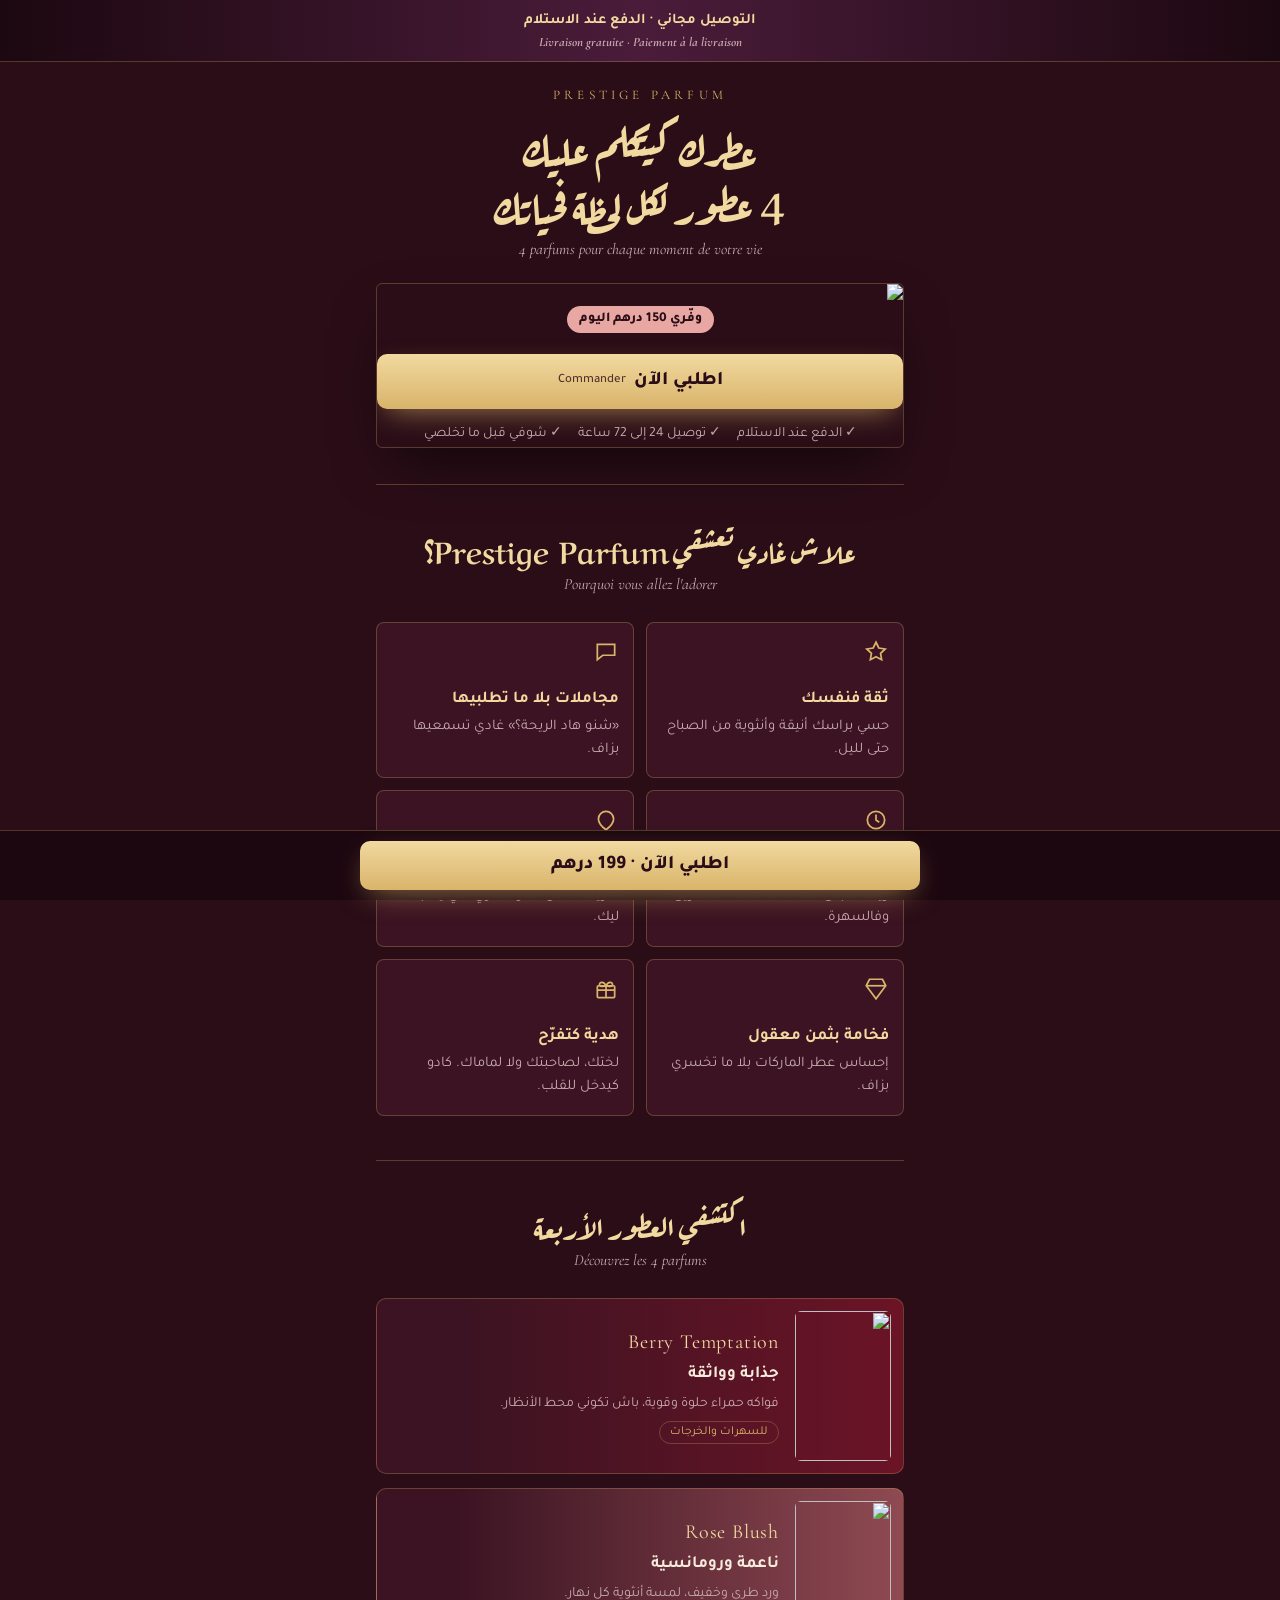
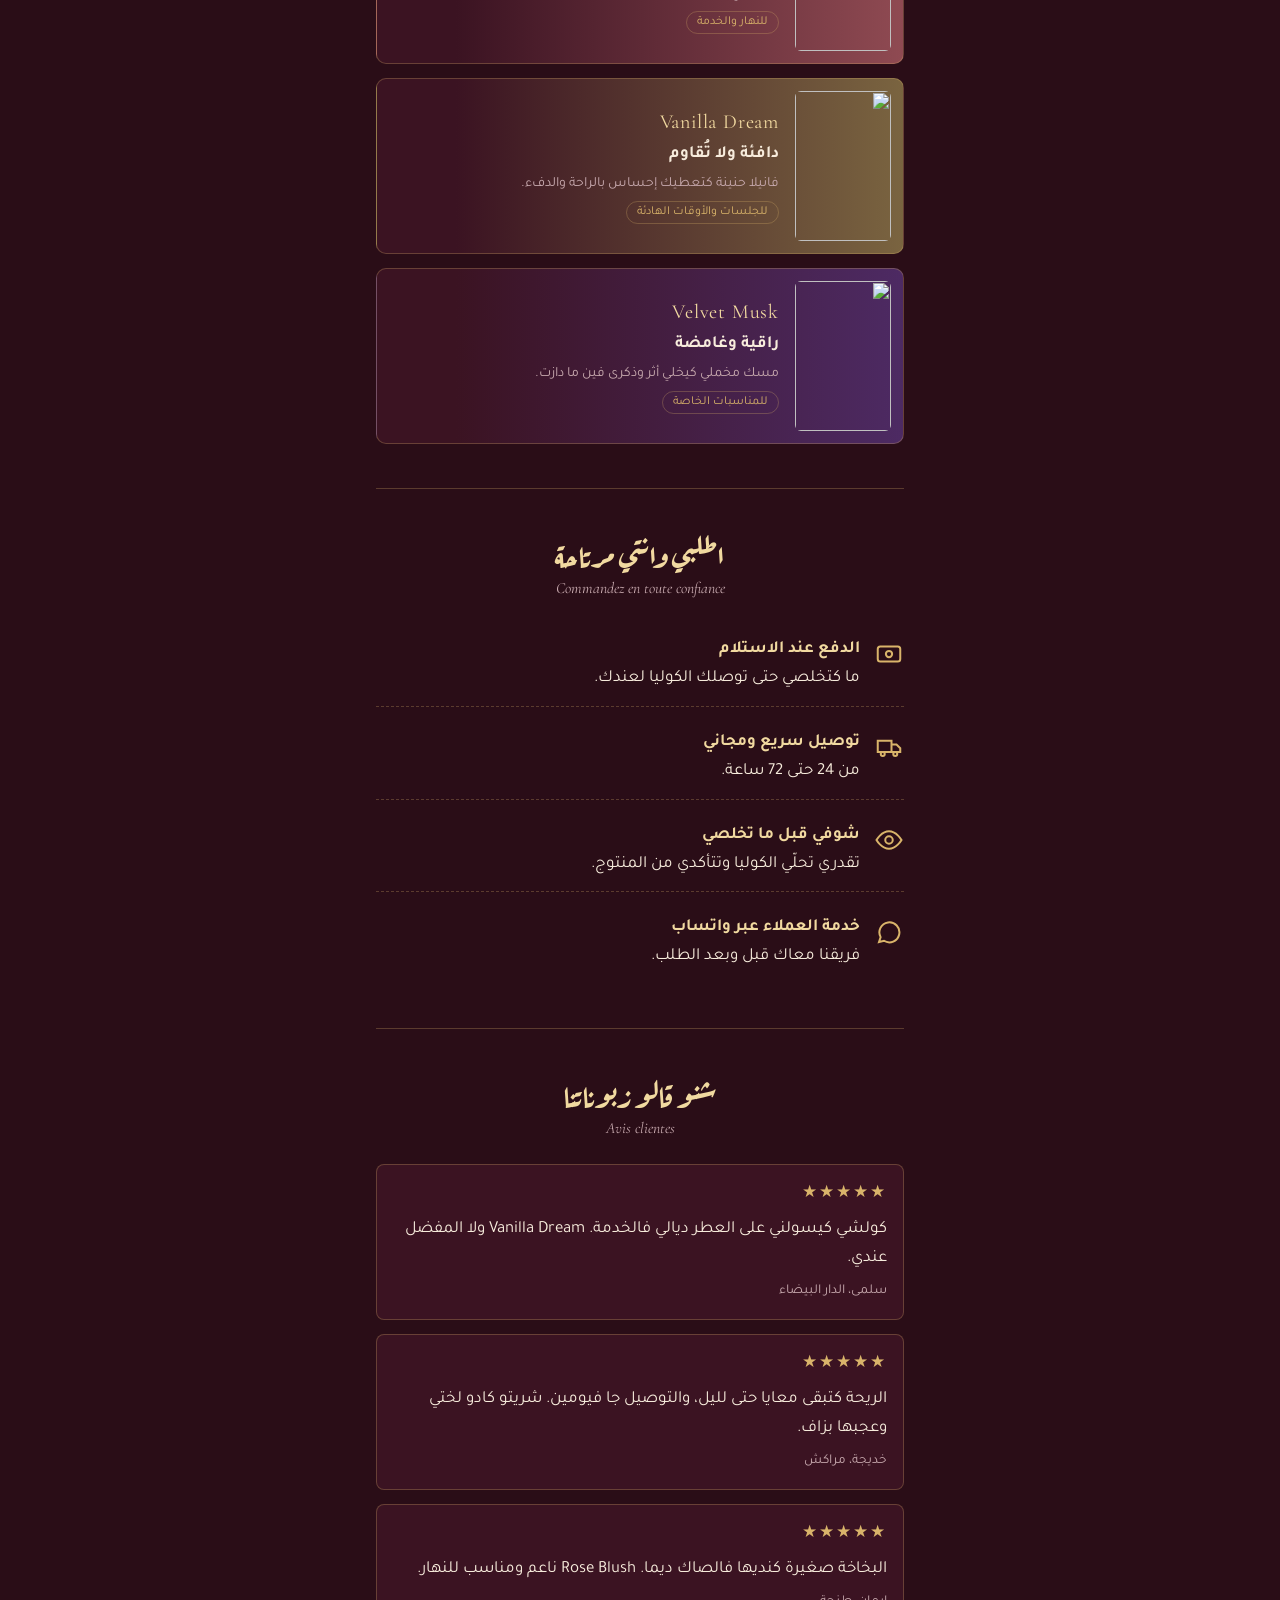
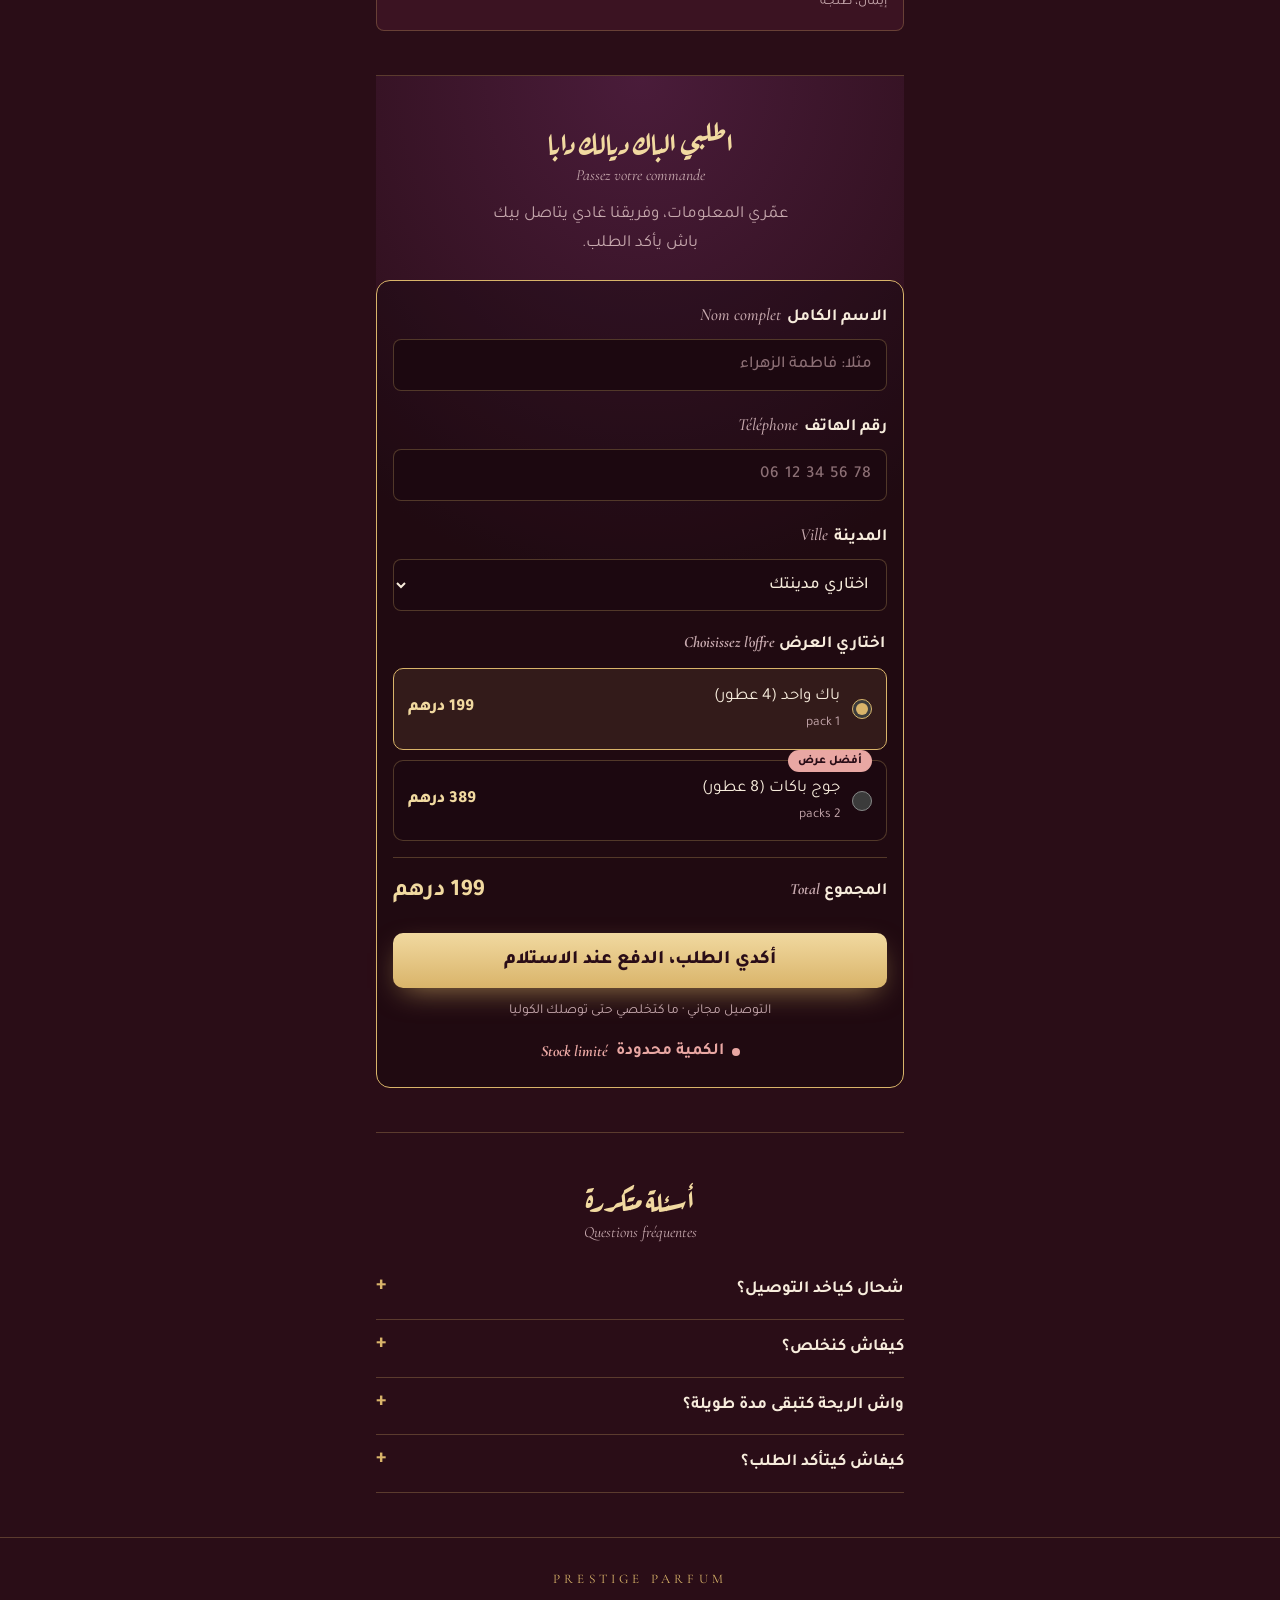
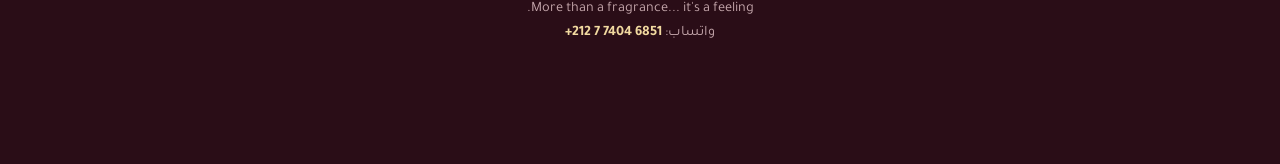
==== index.html @ 33386a0b "Rename Prestige Parfum.html to index.html" ====
<!doctype html><html><head><meta charset=utf8><meta name=viewport content="width=device-width,initial-scale=1,viewport-fit=cover"><style>:root{color-scheme:light;box-sizing:border-box;padding-top:env(safe-area-inset-top,0px);padding-bottom:env(safe-area-inset-bottom,0px)}html{scroll-padding-top:env(safe-area-inset-top,0px)}body{margin:0;padding:0;font:14px -apple-system,BlinkMacSystemFont,sans-serif;background:#fff;color:#000}img{max-width:100%}[hidden]:not([hidden=until-found i]){display:none!important}</style></head><body>
<title>Prestige Parfum</title>
<meta name="claude:viewport-fit-sides" content="cover">
<link rel="preconnect" href="https://fonts.googleapis.com">
<link rel="stylesheet" href="https://fonts.googleapis.com/css2?family=Aref+Ruqaa:wght@400;700&family=Tajawal:wght@400;500;700;800&family=Cormorant+Garamond:ital,wght@0,500;0,600;1,500&display=swap">
<link rel="stylesheet" href="style.css">


<div dir="rtl" lang="ar">
<div class="topbar">التوصيل مجاني · الدفع عند الاستلام
  <span class="fr">Livraison gratuite · Paiement à la livraison</span></div>

<main class="wrap">
  <header class="hero">
    <div class="brand">Prestige Parfum</div>
    <h1>عطرك كيتكلم عليك<br>4 عطور لكل لحظة فحياتك</h1>
    <span class="fr">4 parfums pour chaque moment de votre vie</span>
    <figure class="shot"><img src="produit/251a0d81-afad-4828-9b76-076a8b34fb62.jpg"/>
    <span class="save">وفّري 150 درهم اليوم</span>
    <a class="btn" href="#order">اطلبي الآن <small>Commander</small></a>
    <div class="mini-trust"><span>✓ الدفع عند الاستلام</span><span>✓ توصيل 24 إلى 72 ساعة</span><span>✓ شوفي قبل ما تخلصي</span></div>
  </header>

  <section>
    <h2>علاش غادي تعشقي Prestige Parfum؟</h2>
    <span class="fr">Pourquoi vous allez l'adorer</span>
    <div class="benefits">
      <div class="b"><svg viewBox="0 0 24 24"><path d="M12 3l2.6 5.3 5.9.9-4.3 4.1 1 5.8L12 16.4 6.8 19.1l1-5.8L3.5 9.2l5.9-.9z"/></svg><h3>ثقة فنفسك</h3><p>حسي براسك أنيقة وأنثوية من الصباح حتى لليل.</p></div>
      <div class="b"><svg viewBox="0 0 24 24"><path d="M4 5h16v10H9l-5 4z"/></svg><h3>مجاملات بلا ما تطلبيها</h3><p>«شنو هاد الريحة؟» غادي تسمعيها بزاف.</p></div>
      <div class="b"><svg viewBox="0 0 24 24"><circle cx="12" cy="12" r="8"/><path d="M12 7v5l3 2"/></svg><h3>نضارة طول النهار</h3><p>ريحة كتبقى معاك فالخدمة، فالطريق وفالسهرة.</p></div>
      <div class="b"><svg viewBox="0 0 24 24"><path d="M12 21c4-3 7-6 7-10a7 7 0 0 0-14 0c0 4 3 7 7 10z"/></svg><h3>عطر لكل مزاج</h3><p>4 ريحات، كل نهار تختاري اللي يشبه ليك.</p></div>
      <div class="b"><svg viewBox="0 0 24 24"><path d="M6 3h12l3 6-9 12L3 9z"/><path d="M3 9h18"/></svg><h3>فخامة بثمن معقول</h3><p>إحساس عطر الماركات بلا ما تخسري بزاف.</p></div>
      <div class="b"><svg viewBox="0 0 24 24"><rect x="4" y="9" width="16" height="11" rx="1"/><path d="M12 9v11M4 13h16M12 9c-2-4-6-4-6-1s6 1 6 1 6 2 6-1-4-3-6 1"/></svg><h3>هدية كتفرّح</h3><p>لختك، لصاحبتك ولا لماماك. كادو كيدخل للقلب.</p></div>
    </div>
  </section>

  <section>
    <h2>اكتشفي العطور الأربعة</h2>
    <span class="fr">Découvrez les 4 parfums</span>
    <div class="scents">
      <article class="scent" style="--tint:#6b1426">
        <img src="produit/e887d39a-1cb2-4eed-848a-6aa7c193778f.jpg"/>
        <div><span class="en">Berry Temptation</span><div class="mood">جذابة وواثقة</div><div class="when">فواكه حمراء حلوة وقوية، باش تكوني محط الأنظار.</div><span class="tag">للسهرات والخرجات</span></div>
      </article>
      <article class="scent" style="--tint:#8f4a52">
        <img src="produit/Élégance Rose Blush Prestige.png"/>
        <div><span class="en">Rose Blush</span><div class="mood">ناعمة ورومانسية</div><div class="when">ورد طري وخفيف، لمسة أنثوية كل نهار.</div><span class="tag">للنهار والخدمة</span></div>
      </article>
      <article class="scent" style="--tint:#7a6440">
        <img src="produit/fa519f61-301d-484a-a3b9-3ae9c3ab3df2.jpg"/>
        <div><span class="en">Vanilla Dream</span><div class="mood">دافئة ولا تُقاوم</div><div class="when">فانيلا حنينة كتعطيك إحساس بالراحة والدفء.</div><span class="tag">للجلسات والأوقات الهادئة</span></div>
      </article>
      <article class="scent" style="--tint:#4d2a63">
        <img src="produit/Prestige Parfum – Velours Musqué.png"/>
        <div><span class="en">Velvet Musk</span><div class="mood">راقية وغامضة</div><div class="when">مسك مخملي كيخلي أثر وذكرى فين ما دازت.</div><span class="tag">للمناسبات الخاصة</span></div>
      </article>
    </div>
  </section>

  <section>
    <h2>اطلبي وانتي مرتاحة</h2>
    <span class="fr">Commandez en toute confiance</span>
    <div class="trust">
      <div class="t"><svg viewBox="0 0 24 24"><rect x="3" y="6" width="18" height="12" rx="2"/><circle cx="12" cy="12" r="2.5"/></svg><div><b>الدفع عند الاستلام</b><br>ما كتخلصي حتى توصلك الكوليا لعندك.</div></div>
      <div class="t"><svg viewBox="0 0 24 24"><path d="M3 7h11v9H3zM14 10h4l3 3v3h-7"/><circle cx="7" cy="17.5" r="1.6"/><circle cx="17" cy="17.5" r="1.6"/></svg><div><b>توصيل سريع ومجاني</b><br>من 24 حتى 72 ساعة.</div></div>
      <div class="t"><svg viewBox="0 0 24 24"><path d="M2 12s4-7 10-7 10 7 10 7-4 7-10 7S2 12 2 12z"/><circle cx="12" cy="12" r="3"/></svg><div><b>شوفي قبل ما تخلصي</b><br>تقدري تحلّي الكوليا وتتأكدي من المنتوج.</div></div>
      <div class="t"><svg viewBox="0 0 24 24"><path d="M4 20l1.3-3.9A8 8 0 1 1 8 19z"/></svg><div><b>خدمة العملاء عبر واتساب</b><br>فريقنا معاك قبل وبعد الطلب.</div></div>
    </div>
  </section>

  <section>
    <h2>شنو قالو زبوناتنا</h2>
    <span class="fr">Avis clientes</span>
    <div class="reviews">
      <div class="r"><div class="stars">★★★★★</div><p>كولشي كيسولني على العطر ديالي فالخدمة. Vanilla Dream ولا المفضل عندي.</p><div class="who">سلمى، الدار البيضاء</div></div>
      <div class="r"><div class="stars">★★★★★</div><p>الريحة كتبقى معايا حتى لليل، والتوصيل جا فيومين. شريتو كادو لختي وعجبها بزاف.</p><div class="who">خديجة، مراكش</div></div>
      <div class="r"><div class="stars">★★★★★</div><p>البخاخة صغيرة كنديها فالصاك ديما. Rose Blush ناعم ومناسب للنهار.</p><div class="who">إيمان، طنجة</div></div>
    </div>
  </section>

  <section id="order">
    <h2>اطلبي الباك ديالك دابا</h2>
    <span class="fr">Passez votre commande</span>
    <p class="lede">عمّري المعلومات، وفريقنا غادي يتاصل بيك باش يأكد الطلب.</p>

    <form onsubmit="sendWhatsApp(event)" class="form" id="f" novalidate>
      <div id="fields">
        <div class="field">
          <label for="name">الاسم الكامل<span>Nom complet</span></label>
          <input id="name" name="name" autocomplete="name" placeholder="مثلا: فاطمة الزهراء" required>
          <div class="err" id="e-name"></div>
        </div>
        <div class="field">
          <label for="phone">رقم الهاتف<span>Téléphone</span></label>
          <input id="phone" name="phone" type="tel" inputmode="numeric" autocomplete="tel" placeholder="06 12 34 56 78" maxlength="14" required>
          <div class="err" id="e-phone"></div>
        </div>
        <div class="field">
          <label for="city">المدينة<span>Ville</span></label>
          <select id="city" name="city" required>
            <option value="">اختاري مدينتك</option>
          </select>
          <div class="err" id="e-city"></div>
        </div>

        <fieldset class="offers">
          <legend>اختاري العرض <span class="fr" style="display:inline">Choisissez l'offre</span></legend>
          <label class="offer"><input type="radio" name="offer" id="o1" value="1" checked>
            <div>باك واحد (4 عطور)<small>1 pack</small></div><span class="p">199 درهم</span></label>
          <label class="offer"><span class="badge">أفضل عرض</span><input type="radio" name="offer" id="o2" value="2">
            <div>جوج باكات (8 عطور)<small>2 packs </small></div><span class="p">389 درهم</span></label>
        </fieldset>

        <div class="total"><span>المجموع <small class="fr" style="display:inline">Total</small></span><span class="v" id="total">199 درهم</span></div>
        <button class="btn" type="submit">أكدي الطلب، الدفع عند الاستلام</button>
        <p class="note">التوصيل مجاني · ما كتخلصي حتى توصلك الكوليا</p>
        <div class="stock"><span class="dot"></span>الكمية محدودة <span class="fr" style="display:inline;color:inherit">Stock limité</span></div>
      </div>
      <div class="thanks" id="thanks" hidden>
        <svg viewBox="0 0 24 24"><circle cx="12" cy="12" r="10"/><path d="M7 12.5l3.2 3L17 9"/></svg>
        <h3>شكرا! توصلنا بالطلب ديالك</h3>
        <p>غادي يتاصل بيك فريقنا قريبا باش يأكد الطلب ديالك.</p>
        <span class="fr">Merci ! Notre équipe vous appellera pour confirmer votre commande.</span>
      </div>
    </form>
  </section>

  <section>
    <h2>أسئلة متكررة</h2>
    <span class="fr">Questions fréquentes</span>
    <div class="faq">
      <details><summary>شحال كياخد التوصيل؟</summary><p>من 24 حتى 72 ساعة حسب المدينة، والتوصيل مجاني.</p></details>
      <details><summary>كيفاش كنخلص؟</summary><p>كاش عند الاستلام، للموزع ملي توصلك الكوليا. ما كاين حتى دفع أونلاين.</p></details>
      <details><summary>واش الريحة كتبقى مدة طويلة؟</summary><p>إيه، التركيبة مصممة باش تبقى معاك ساعات. وبفضل الحجم الصغير تقدري تعاودي البخ فأي وقت.</p></details>
      <details><summary>كيفاش كيتأكد الطلب؟</summary><p>بعد ما تعمري الفورمولير، كنعيطو ليك فالتيليفون باش نأكدو معاك الطلب والمدينة.</p></details>
    </div>
  </section>
</main>

<footer>
  <div class="wrap">
    <span class="brand">Prestige Parfum</span>
    More than a fragrance... it's a feeling.<br>
    واتساب: <span class="wa">+212 7 7404 6851</span>
  </div>
</footer>

<div class="sticky" id="sticky"><a class="btn" href="#order">اطلبي الآن · 199 درهم</a></div>
</div>

<script src="javaScripte.js"></script>

</body></html>
---- style.css ----
/* Layout: single narrow column like a boutique leaflet; wine ground, gold hairlines, one gold CTA. */
:root{
  --wine:#2a0d17; --wine-2:#3b1322; --plum:#4a1c3a; --gold:#d9b46a; --gold-2:#f1d9a0;
  --cream:#f7ecdc; --rose:#e9a7a3; --muted:#c7a9ae; --line:rgba(217,180,106,.28);
  --ok:#7fd4a0; --err:#ff9c9c;
  --f-display:"Aref Ruqaa","Amiri",serif; --f-body:"Tajawal","Segoe UI",Tahoma,sans-serif;
  --f-latin:"Cormorant Garamond",Georgia,serif;
  color-scheme:dark;
}
*{box-sizing:border-box}
body{background:var(--wine);color:var(--cream);font-family:var(--f-body);font-size:17px;line-height:1.7;
  padding-bottom:88px}
body::before{content:"";position:fixed;inset:0 0 auto;height:env(safe-area-inset-top,0px);z-index:10;background:#1c0810}
.wrap{max-width:560px;margin:0 auto;padding-left:max(16px,env(safe-area-inset-left,0px));padding-right:max(16px,env(safe-area-inset-right,0px))}
section{padding-block:44px;border-top:1px solid var(--line)}
.fr{font-family:var(--f-latin);font-style:italic;color:var(--muted);direction:ltr;display:block;font-size:.98rem;line-height:1.4}
h1,h2{font-family:var(--f-display);font-weight:700;color:var(--gold-2);text-wrap:balance;margin:0}
h2{font-size:1.9rem;line-height:1.35;text-align:center}
h2 + .fr{text-align:center;margin-top:4px}
.lede{color:var(--muted);text-align:center;margin:14px auto 0;max-width:34ch}

.topbar{background:linear-gradient(90deg,#1c0810,var(--plum),#1c0810);color:var(--gold-2);text-align:center;font-weight:700;font-size:.92rem;padding-block:9px;border-bottom:1px solid var(--line)}
.topbar .fr{font-size:.8rem;color:var(--muted)}

.hero{padding-block:22px 36px;border:0;text-align:center}
.brand{font-family:var(--f-latin);letter-spacing:.32em;font-size:.82rem;color:var(--gold);text-transform:uppercase;direction:ltr}
.hero h1{font-size:2.35rem;line-height:1.3;margin-top:10px}
.hero .fr{margin-top:6px}
.shot{margin:22px 0 0;border-radius:6px;overflow:hidden;border:1px solid var(--line);box-shadow:0 24px 60px -20px rgba(0,0,0,.7)}
.shot img{display:block;width:100%}
.price{display:flex;align-items:baseline;justify-content:center;gap:14px;margin-top:22px;font-variant-numeric:tabular-nums}
.price .now{font-size:2.4rem;font-weight:800;color:var(--gold-2)}
.price .was{font-size:1.15rem;color:var(--muted);text-decoration:line-through}
.save{display:inline-block;background:var(--rose);color:var(--wine);font-weight:800;font-size:.85rem;border-radius:99px;padding:2px 12px;margin-top:6px}
.btn{display:flex;align-items:center;justify-content:center;gap:8px;width:100%;border:0;cursor:pointer;
  background:linear-gradient(180deg,var(--gold-2),var(--gold));color:#2a0d17;font:800 1.2rem/1 var(--f-body);
  padding:18px 20px;border-radius:10px;margin-top:20px;text-decoration:none;box-shadow:0 10px 30px -10px rgba(217,180,106,.7)}
.btn:focus-visible,input:focus-visible,select:focus-visible,.offer:focus-within{outline:3px solid var(--rose);outline-offset:2px}
.btn small{font-weight:500;font-size:.8rem;opacity:.8}
.mini-trust{display:flex;justify-content:center;flex-wrap:wrap;gap:6px 16px;margin-top:14px;font-size:.88rem;color:var(--muted)}

.benefits{display:grid;grid-template-columns:1fr 1fr;gap:12px;margin-top:26px}
.b{background:var(--wine-2);border:1px solid var(--line);border-radius:8px;padding:16px 14px}
.b svg{width:26px;height:26px;stroke:var(--gold);fill:none;stroke-width:1.6}
.b h3{margin:8px 0 2px;font-size:1.04rem;color:var(--gold-2)}
.b p{margin:0;font-size:.92rem;color:var(--muted);line-height:1.55}

.scents{display:grid;gap:14px;margin-top:26px}
.scent{display:grid;grid-template-columns:96px 1fr;gap:16px;align-items:center;border-radius:10px;padding:12px;
  background:linear-gradient(270deg,var(--tint),var(--wine-2) 85%);border:1px solid var(--line)}
.scent img{width:96px;height:150px;object-fit:cover;border-radius:6px}
.scent > div{min-width:0}
.scent .en{font-family:var(--f-latin);font-size:1.25rem;color:var(--gold-2);direction:ltr;display:block;text-align:right;letter-spacing:.04em}
.scent .mood{font-weight:700;margin:2px 0 4px}
.scent .when{font-size:.88rem;color:var(--muted);line-height:1.5}
.tag{display:inline-block;font-size:.76rem;border:1px solid var(--line);border-radius:99px;padding:0 10px;margin-top:6px;color:var(--gold)}

.trust{display:grid;gap:10px;margin-top:24px}
.t{display:flex;gap:14px;align-items:flex-start;padding:12px 0;border-bottom:1px dashed var(--line)}
.t:last-child{border:0}
.t svg{flex:none;width:30px;height:30px;stroke:var(--gold);fill:none;stroke-width:1.6;margin-top:3px}
.t b{color:var(--gold-2)}
.t div{min-width:0}

.reviews{display:grid;gap:14px;margin-top:24px}
.r{background:var(--wine-2);border-radius:8px;padding:16px;border:1px solid var(--line)}
.stars{color:var(--gold);letter-spacing:2px;direction:ltr;text-align:right}
.r p{margin:6px 0}
.r .who{font-size:.85rem;color:var(--muted)}

/* Order form */
#order{background:radial-gradient(120% 70% at 50% 0%,var(--plum),var(--wine) 70%)}
.form{margin-top:22px;background:rgba(0,0,0,.25);border:1px solid var(--gold);border-radius:14px;padding:20px 16px}
.field{display:grid;gap:6px;margin-bottom:14px}
.field label{font-weight:700}
.field label span{font-family:var(--f-latin);font-style:italic;font-weight:500;color:var(--muted);margin-inline-start:6px}
input,select{width:100%;font:500 1.05rem var(--f-body);color:var(--cream);background:#1c0810;border:1px solid var(--line);border-radius:8px;padding:14px;min-height:52px}
input[type=tel]{direction:ltr;text-align:right;letter-spacing:.06em}
input::placeholder{color:#8c6f75}
.err{color:var(--err);font-size:.86rem;min-height:0}
.invalid{border-color:var(--err)}
.offers{display:grid;gap:10px;margin:6px 0 16px;border:0;padding:0}
.offers legend{font-weight:700;margin-bottom:8px}
.offer{position:relative;display:grid;grid-template-columns:auto 1fr auto;gap:12px;align-items:center;border:1px solid var(--line);border-radius:10px;padding:14px;cursor:pointer;background:#1c0810}
.offer input{width:20px;height:20px;min-height:0;accent-color:var(--gold);margin:0}
.offer:has(input:checked){border-color:var(--gold);background:rgba(217,180,106,.1)}
.offer .p{font-weight:800;color:var(--gold-2);font-variant-numeric:tabular-nums;white-space:nowrap}
.offer small{display:block;color:var(--muted);font-size:.84rem}
.badge{position:absolute;top:-11px;inset-inline-start:14px;background:var(--rose);color:var(--wine);font-size:.74rem;font-weight:800;border-radius:99px;padding:1px 10px}
.total{display:flex;justify-content:space-between;align-items:center;border-top:1px solid var(--line);padding-top:14px;font-weight:700}
.total .v{font-size:1.5rem;color:var(--gold-2);font-variant-numeric:tabular-nums}
.note{text-align:center;color:var(--muted);font-size:.86rem;margin-top:12px}
.stock{display:flex;align-items:center;justify-content:center;gap:8px;color:var(--rose);font-weight:700;margin-top:14px}
.dot{width:8px;height:8px;border-radius:50%;background:var(--rose);animation:pulse 1.6s infinite}
@keyframes pulse{50%{opacity:.25}}
.thanks{text-align:center;padding:26px 6px}
.thanks svg{width:60px;height:60px;stroke:var(--ok);fill:none;stroke-width:1.8}
.thanks h3{font-family:var(--f-display);color:var(--gold-2);font-size:1.7rem;margin:10px 0 6px}

details{border-bottom:1px solid var(--line);padding-block:14px}
details summary{cursor:pointer;font-weight:700;list-style:none;display:flex;justify-content:space-between;gap:12px}
details summary::after{content:"+";color:var(--gold);font-size:1.3rem;line-height:1}
details[open] summary::after{content:"−"}
details p{margin:8px 0 0;color:var(--muted)}
.faq{margin-top:18px}

footer{text-align:center;padding-block:30px;border-top:1px solid var(--line);color:var(--muted);font-size:.9rem}
footer .brand{display:block;margin-bottom:6px}
.wa{color:var(--gold-2);font-weight:700;direction:ltr;display:inline-block;user-select:all}

.sticky{position:fixed;inset:auto 0 0 0;z-index:20;background:rgba(28,8,16,.94);backdrop-filter:blur(8px);border-top:1px solid var(--line);
  padding:10px max(16px,env(safe-area-inset-right,0px)) calc(10px + env(safe-area-inset-bottom,0px)) max(16px,env(safe-area-inset-left,0px));transition:transform .25s}
.sticky .btn{margin:0 auto;max-width:560px;padding:15px}
.sticky.hide{transform:translateY(110%)}
@media (min-width:600px){.hero h1{font-size:2.8rem}}
@media (prefers-reduced-motion:reduce){*{animation:none!important;transition:none!important;scroll-behavior:auto!important}}
html{scroll-behavior:smooth}
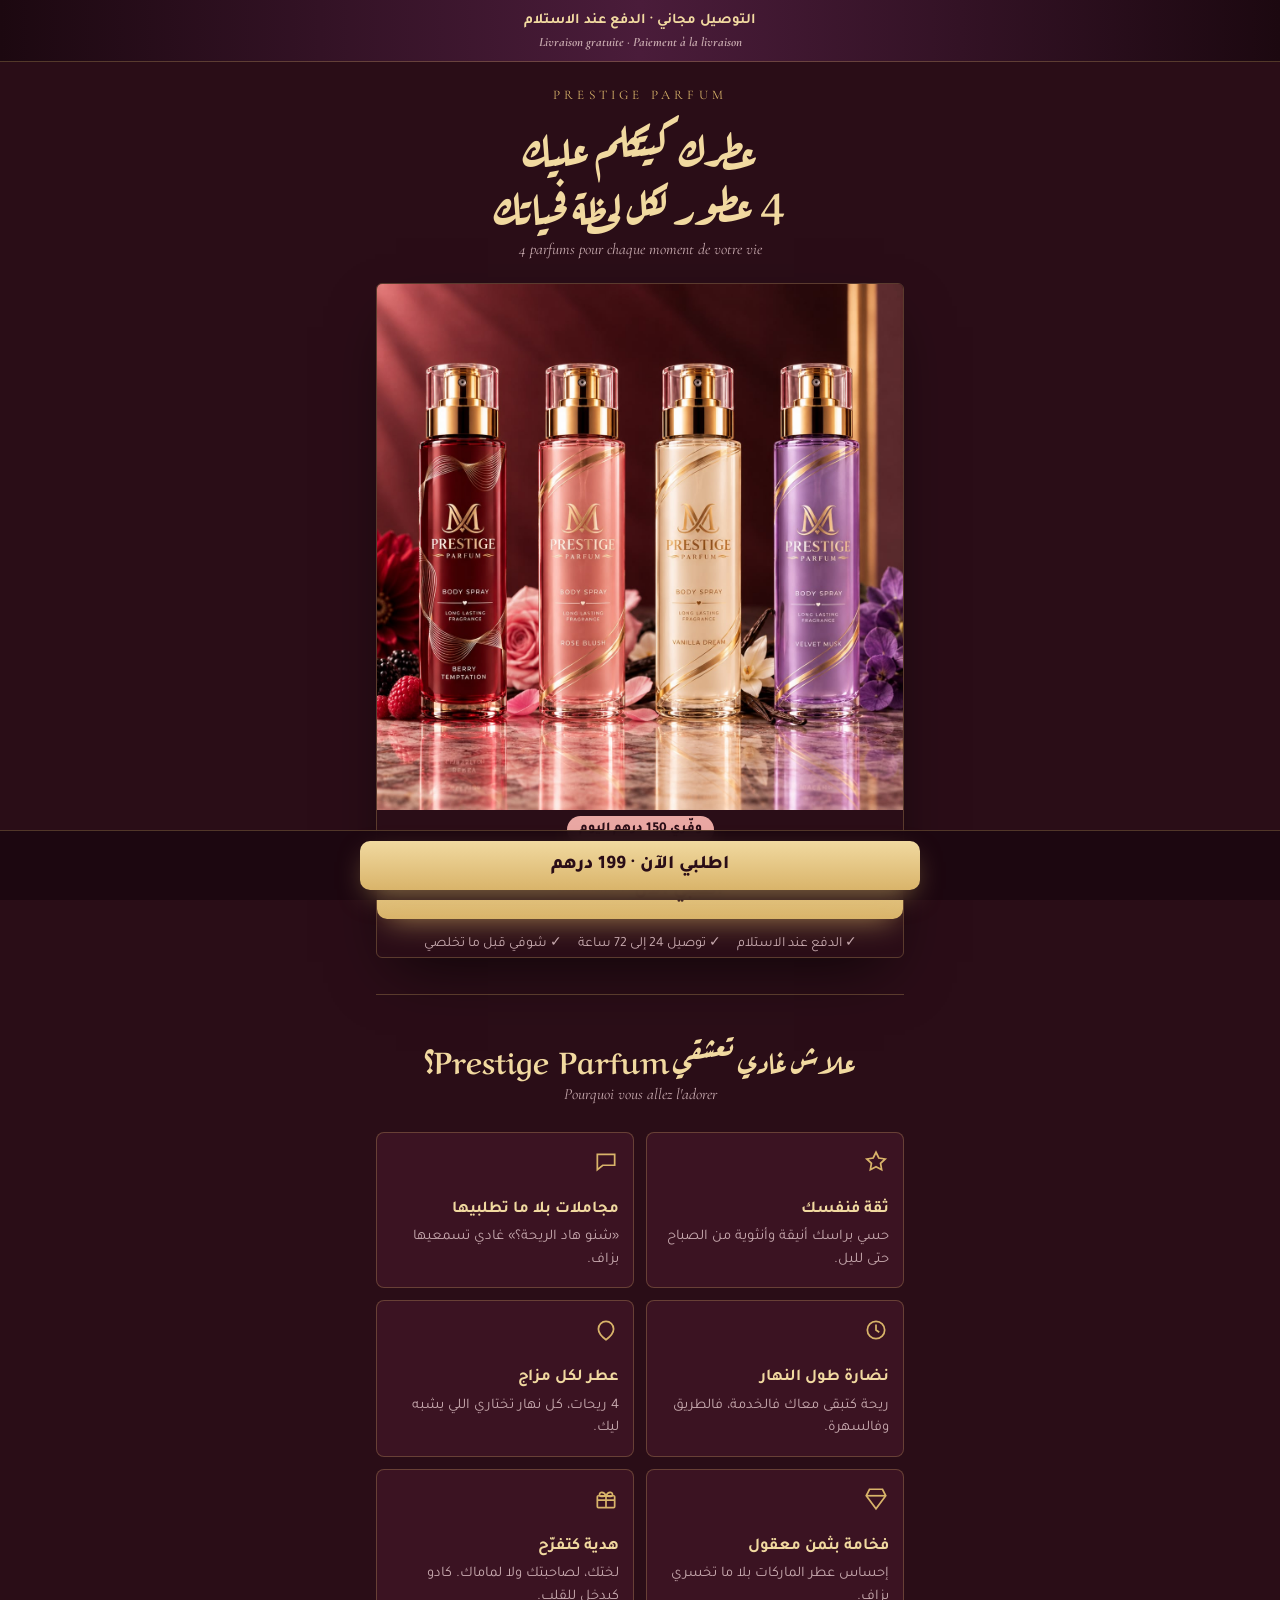
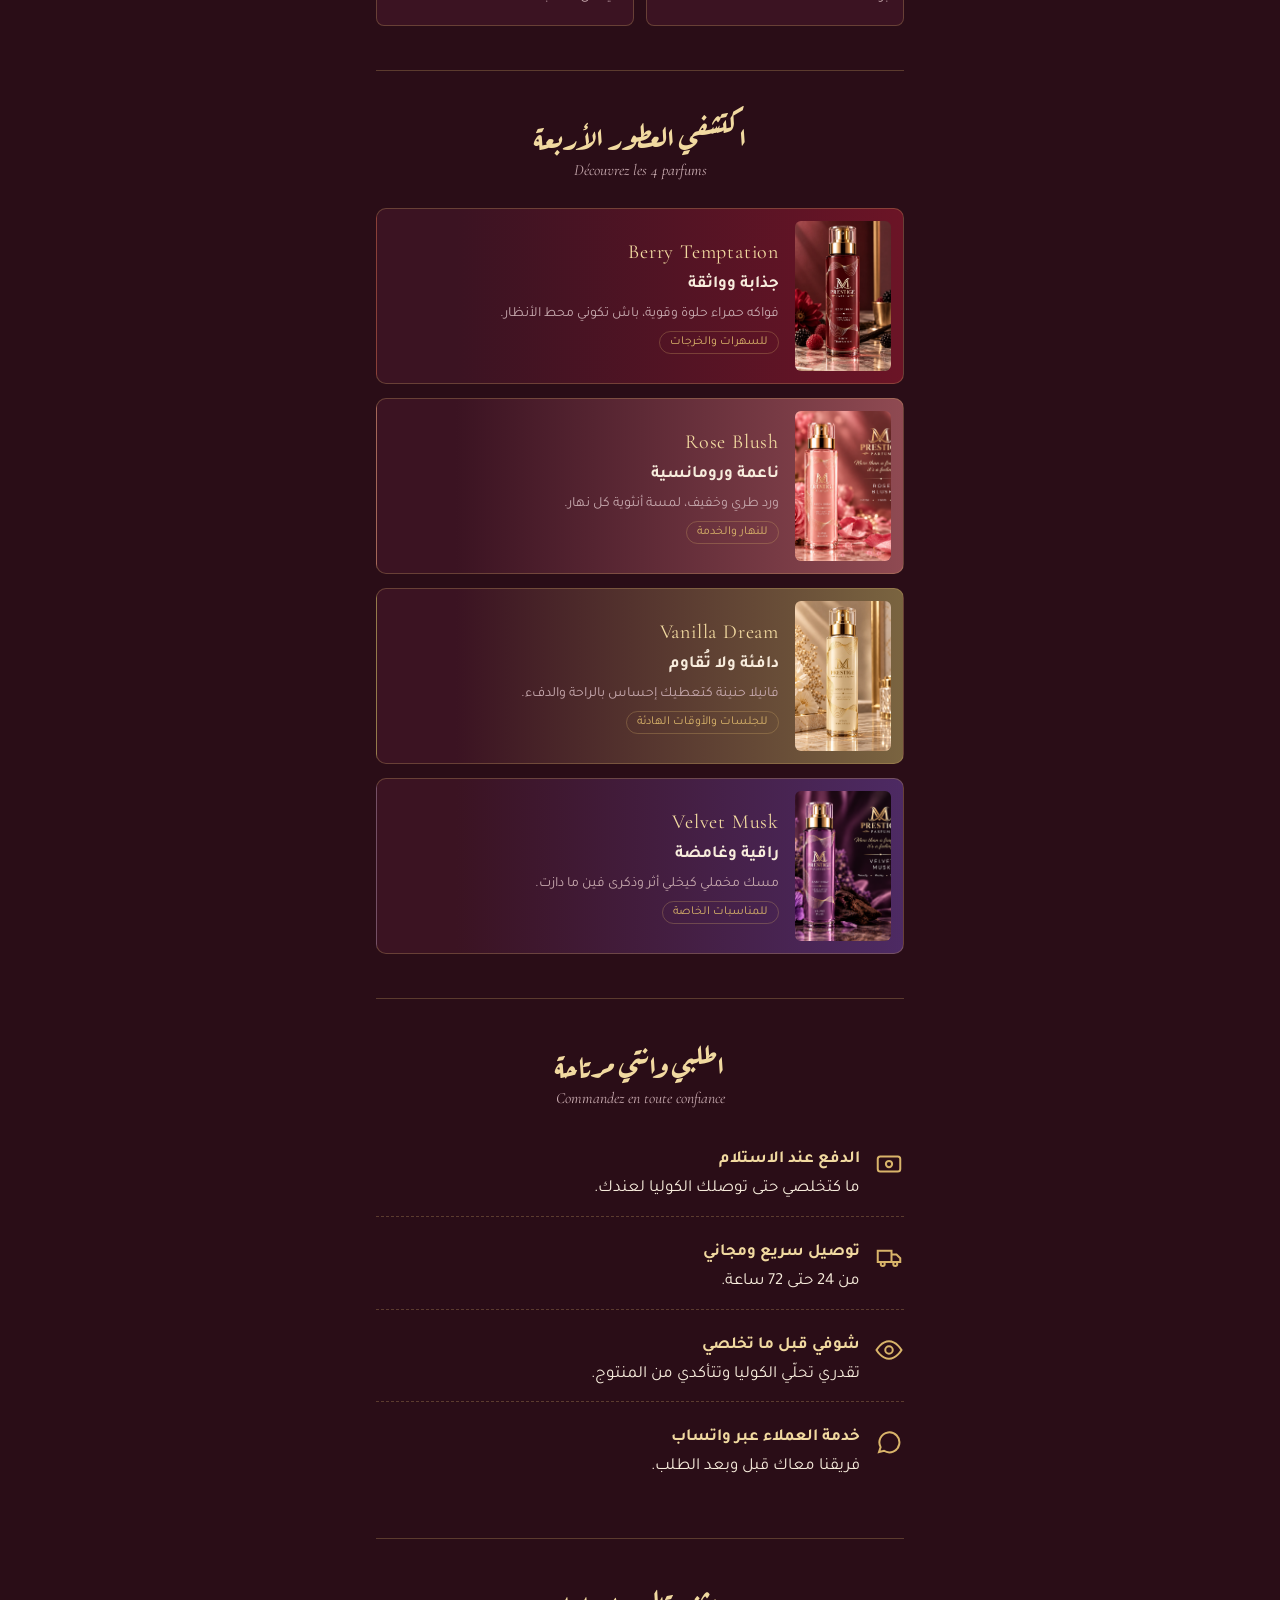
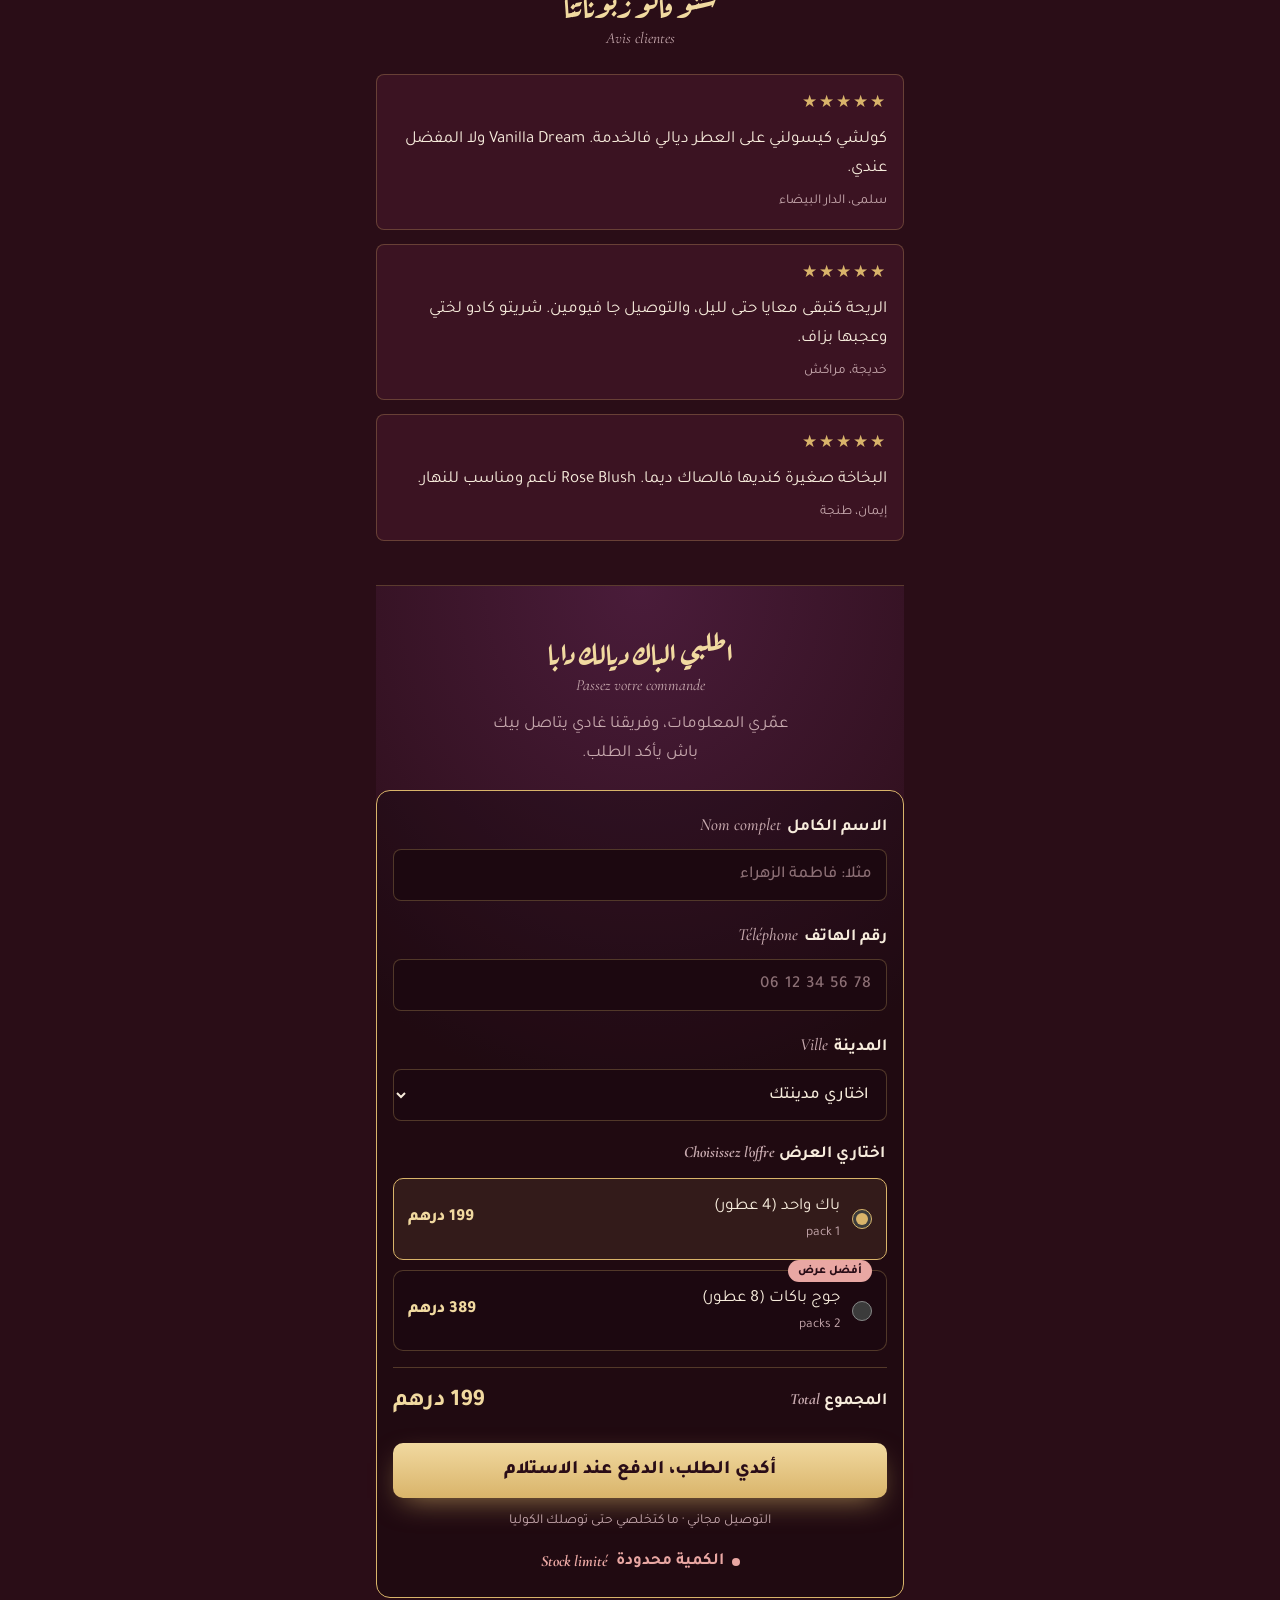
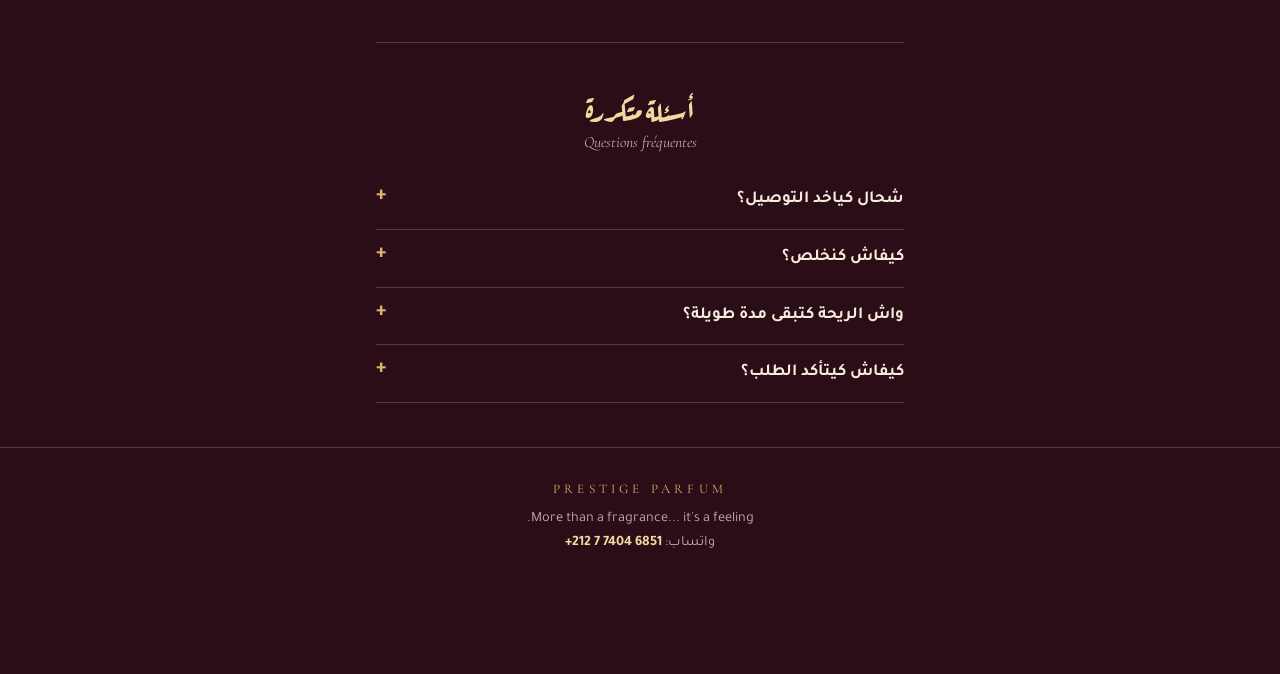
==== commit 23071100: "Update index.html" ====
--- a/index.html
+++ b/index.html
@@ -15,7 +15,7 @@
     <div class="brand">Prestige Parfum</div>
     <h1>عطرك كيتكلم عليك<br>4 عطور لكل لحظة فحياتك</h1>
     <span class="fr">4 parfums pour chaque moment de votre vie</span>
-    <figure class="shot"><img src="produit/251a0d81-afad-4828-9b76-076a8b34fb62.jpg"/>
+    <figure class="shot"><img src="251a0d81-afad-4828-9b76-076a8b34fb62.jpg"/>
     <span class="save">وفّري 150 درهم اليوم</span>
     <a class="btn" href="#order">اطلبي الآن <small>Commander</small></a>
     <div class="mini-trust"><span>✓ الدفع عند الاستلام</span><span>✓ توصيل 24 إلى 72 ساعة</span><span>✓ شوفي قبل ما تخلصي</span></div>
@@ -39,19 +39,19 @@
     <span class="fr">Découvrez les 4 parfums</span>
     <div class="scents">
       <article class="scent" style="--tint:#6b1426">
-        <img src="produit/e887d39a-1cb2-4eed-848a-6aa7c193778f.jpg"/>
+        <img src="e887d39a-1cb2-4eed-848a-6aa7c193778f.jpg"/>
         <div><span class="en">Berry Temptation</span><div class="mood">جذابة وواثقة</div><div class="when">فواكه حمراء حلوة وقوية، باش تكوني محط الأنظار.</div><span class="tag">للسهرات والخرجات</span></div>
       </article>
       <article class="scent" style="--tint:#8f4a52">
-        <img src="produit/Élégance Rose Blush Prestige.png"/>
+        <img src="Élégance Rose Blush Prestige.png"/>
         <div><span class="en">Rose Blush</span><div class="mood">ناعمة ورومانسية</div><div class="when">ورد طري وخفيف، لمسة أنثوية كل نهار.</div><span class="tag">للنهار والخدمة</span></div>
       </article>
       <article class="scent" style="--tint:#7a6440">
-        <img src="produit/fa519f61-301d-484a-a3b9-3ae9c3ab3df2.jpg"/>
+        <img src="fa519f61-301d-484a-a3b9-3ae9c3ab3df2.jpg"/>
         <div><span class="en">Vanilla Dream</span><div class="mood">دافئة ولا تُقاوم</div><div class="when">فانيلا حنينة كتعطيك إحساس بالراحة والدفء.</div><span class="tag">للجلسات والأوقات الهادئة</span></div>
       </article>
       <article class="scent" style="--tint:#4d2a63">
-        <img src="produit/Prestige Parfum – Velours Musqué.png"/>
+        <img src="Prestige Parfum – Velours Musqué.png"/>
         <div><span class="en">Velvet Musk</span><div class="mood">راقية وغامضة</div><div class="when">مسك مخملي كيخلي أثر وذكرى فين ما دازت.</div><span class="tag">للمناسبات الخاصة</span></div>
       </article>
     </div>
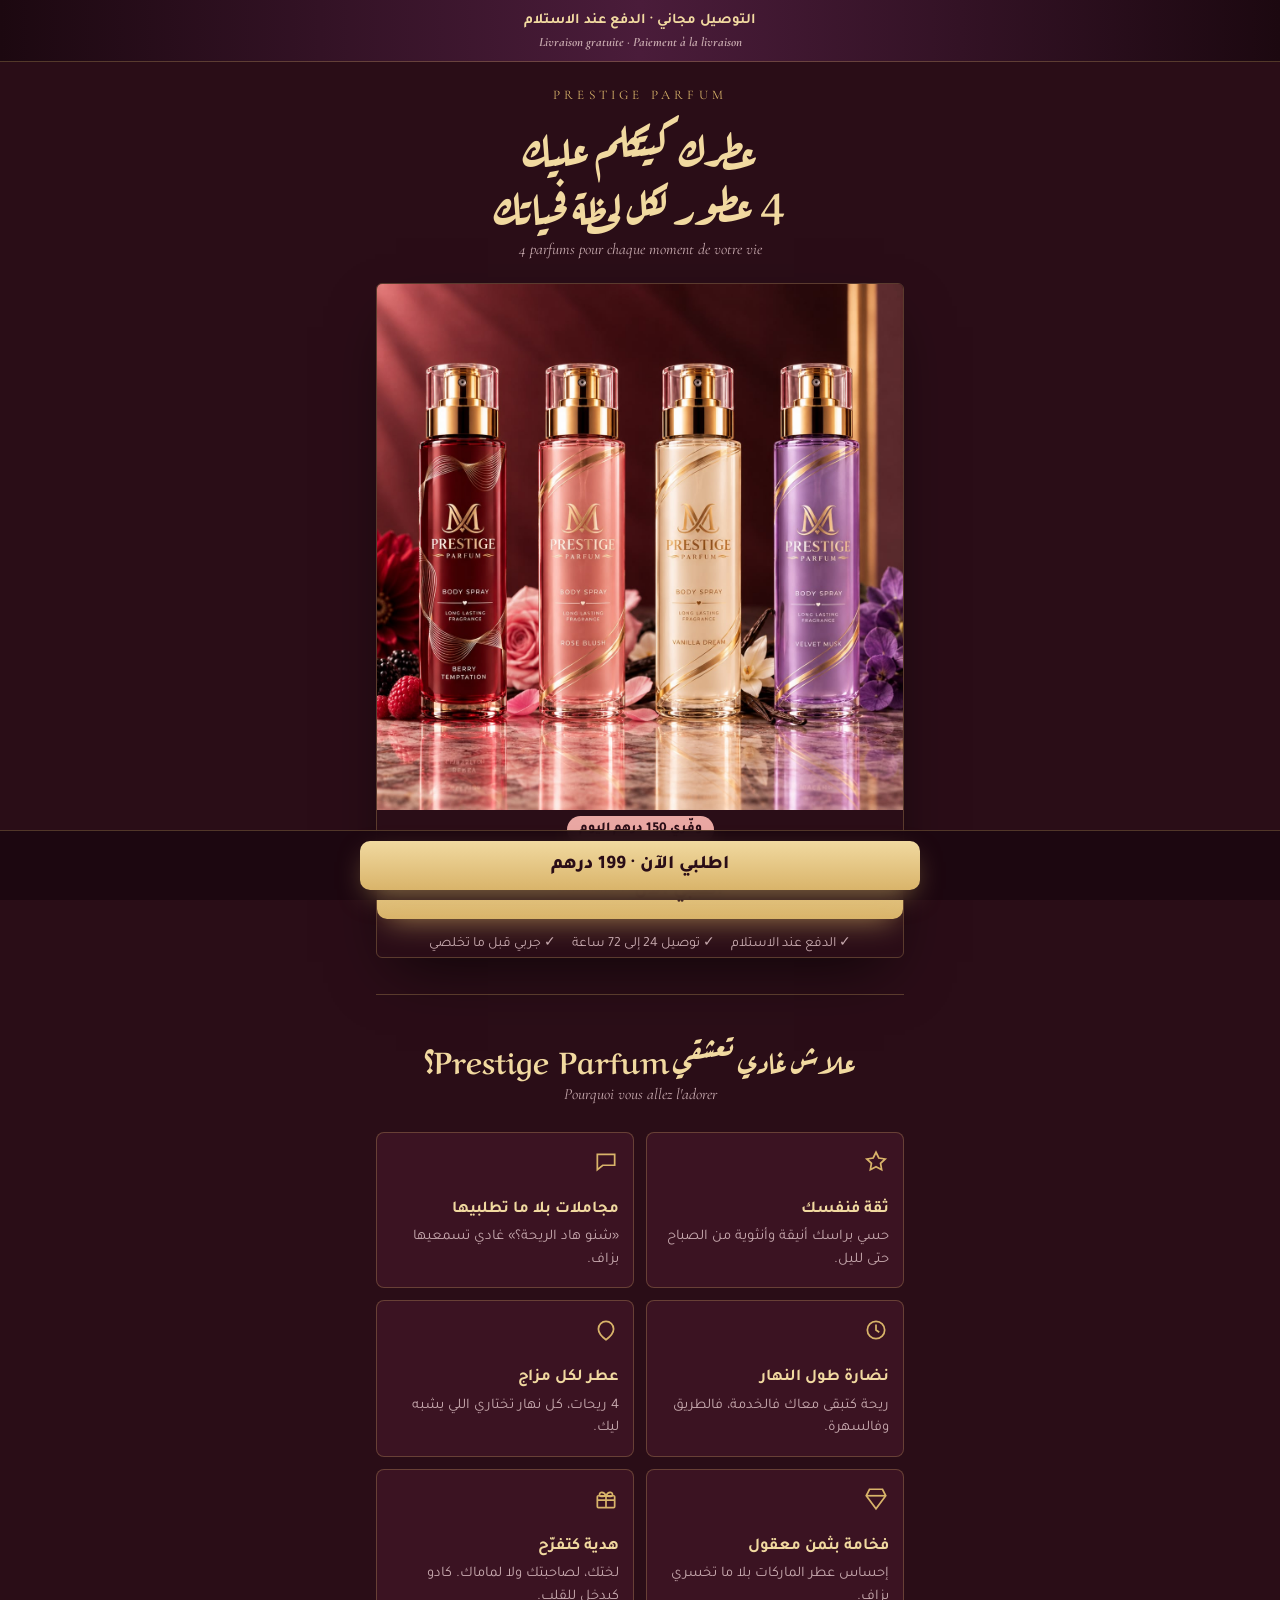
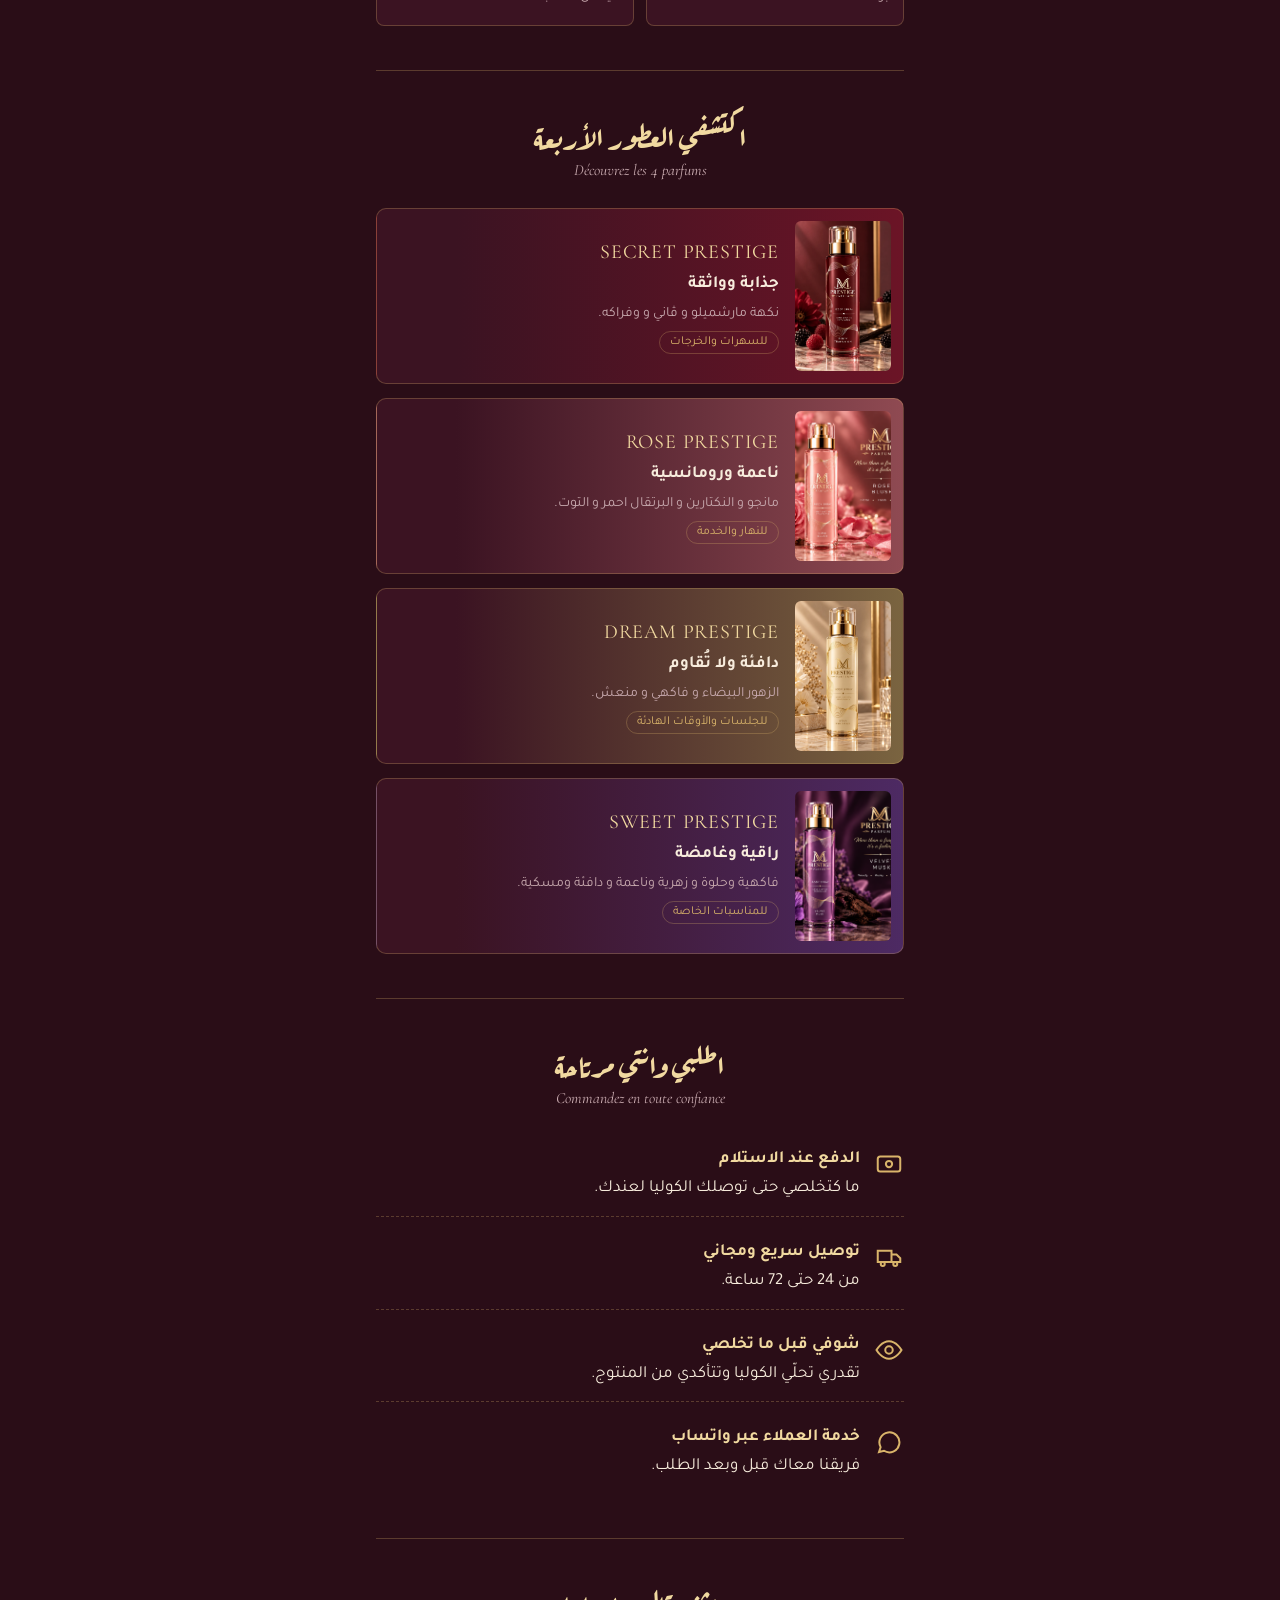
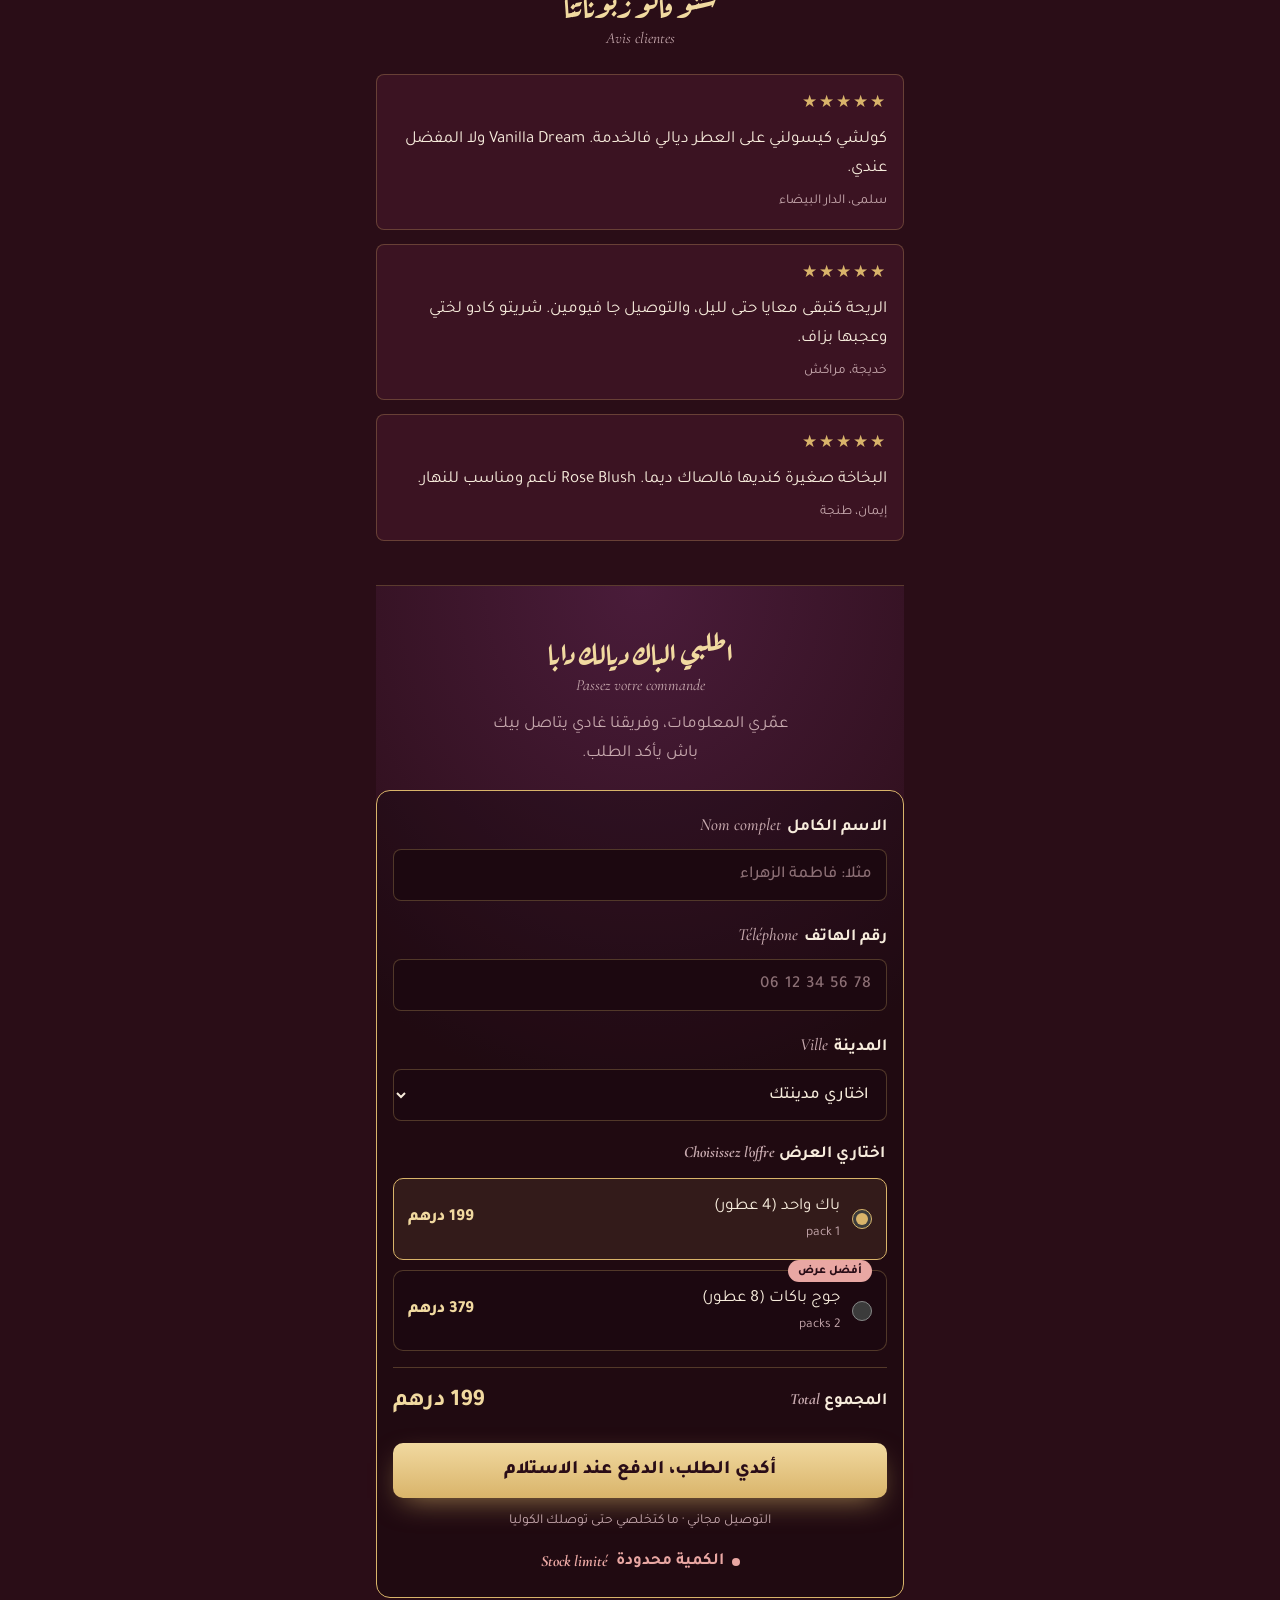
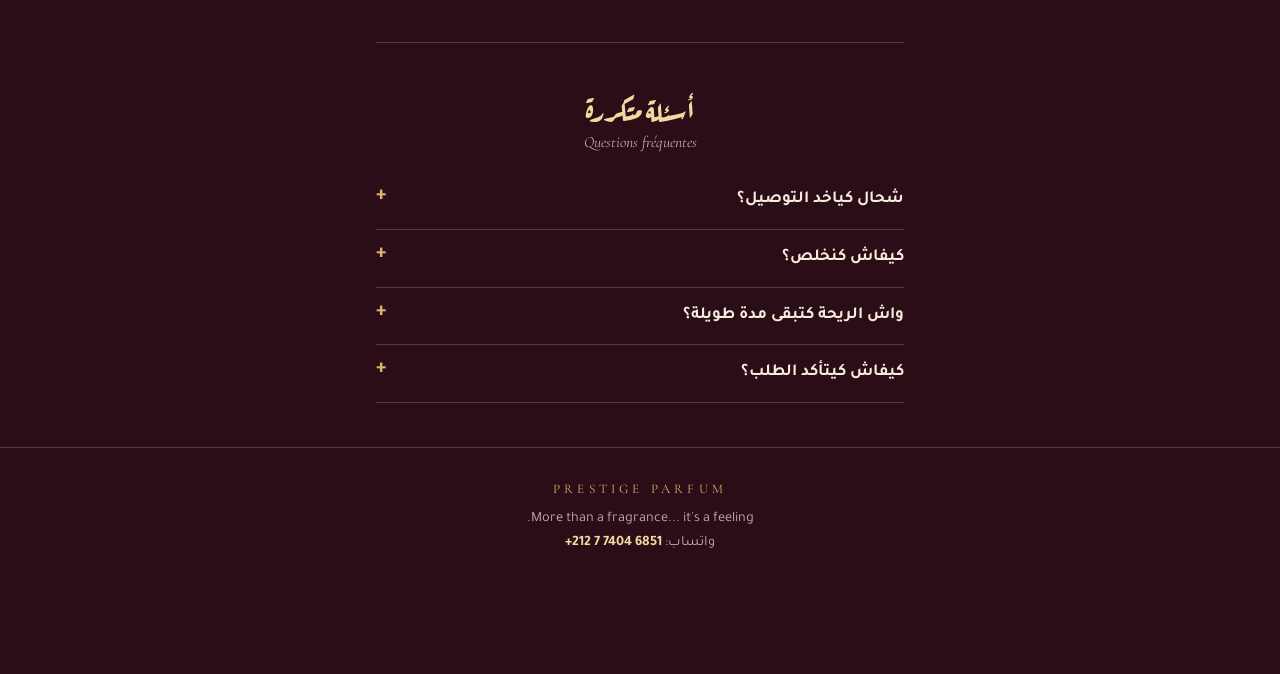
==== commit 418c5e23: "Add files via upload" ====
--- a/index.html
+++ b/index.html
@@ -15,10 +15,10 @@
     <div class="brand">Prestige Parfum</div>
     <h1>عطرك كيتكلم عليك<br>4 عطور لكل لحظة فحياتك</h1>
     <span class="fr">4 parfums pour chaque moment de votre vie</span>
-    <figure class="shot"><img src="251a0d81-afad-4828-9b76-076a8b34fb62.jpg"/>
+    <figure class="shot"><img src="produit/251a0d81-afad-4828-9b76-076a8b34fb62.jpg"/>
     <span class="save">وفّري 150 درهم اليوم</span>
     <a class="btn" href="#order">اطلبي الآن <small>Commander</small></a>
-    <div class="mini-trust"><span>✓ الدفع عند الاستلام</span><span>✓ توصيل 24 إلى 72 ساعة</span><span>✓ شوفي قبل ما تخلصي</span></div>
+    <div class="mini-trust"><span>✓ الدفع عند الاستلام</span><span>✓ توصيل 24 إلى 72 ساعة</span><span>✓ جربي قبل ما تخلصي</span></div>
   </header>
 
   <section>
@@ -39,20 +39,20 @@
     <span class="fr">Découvrez les 4 parfums</span>
     <div class="scents">
       <article class="scent" style="--tint:#6b1426">
-        <img src="e887d39a-1cb2-4eed-848a-6aa7c193778f.jpg"/>
-        <div><span class="en">Berry Temptation</span><div class="mood">جذابة وواثقة</div><div class="when">فواكه حمراء حلوة وقوية، باش تكوني محط الأنظار.</div><span class="tag">للسهرات والخرجات</span></div>
+        <img src="produit/e887d39a-1cb2-4eed-848a-6aa7c193778f.jpg"/>
+        <div><span class="en">SECRET PRESTIGE</span><div class="mood">جذابة وواثقة</div><div class="when">نكهة مارشميلو و ڤاني و وفراكه.</div><span class="tag">للسهرات والخرجات</span></div>
       </article>
       <article class="scent" style="--tint:#8f4a52">
-        <img src="Élégance Rose Blush Prestige.png"/>
-        <div><span class="en">Rose Blush</span><div class="mood">ناعمة ورومانسية</div><div class="when">ورد طري وخفيف، لمسة أنثوية كل نهار.</div><span class="tag">للنهار والخدمة</span></div>
+        <img src="produit/Élégance Rose Blush Prestige.png"/>
+        <div><span class="en">ROSE PRESTIGE</span><div class="mood">ناعمة ورومانسية</div><div class="when">مانجو و النكتارين و البرتقال احمر و التوت.</div><span class="tag">للنهار والخدمة</span></div>
       </article>
       <article class="scent" style="--tint:#7a6440">
-        <img src="fa519f61-301d-484a-a3b9-3ae9c3ab3df2.jpg"/>
-        <div><span class="en">Vanilla Dream</span><div class="mood">دافئة ولا تُقاوم</div><div class="when">فانيلا حنينة كتعطيك إحساس بالراحة والدفء.</div><span class="tag">للجلسات والأوقات الهادئة</span></div>
+        <img src="produit/fa519f61-301d-484a-a3b9-3ae9c3ab3df2.jpg"/>
+        <div><span class="en">DREAM PRESTIGE </span><div class="mood">دافئة ولا تُقاوم</div><div class="when">الزهور البيضاء و فاكهي و منعش.</div><span class="tag">للجلسات والأوقات الهادئة</span></div>
       </article>
       <article class="scent" style="--tint:#4d2a63">
-        <img src="Prestige Parfum – Velours Musqué.png"/>
-        <div><span class="en">Velvet Musk</span><div class="mood">راقية وغامضة</div><div class="when">مسك مخملي كيخلي أثر وذكرى فين ما دازت.</div><span class="tag">للمناسبات الخاصة</span></div>
+        <img src="produit/Prestige Parfum – Velours Musqué.png"/>
+        <div><span class="en">SWEET PRESTIGE </span><div class="mood">راقية وغامضة</div><div class="when"> فاكهية وحلوة و زهرية وناعمة و دافئة ومسكية.</div><span class="tag">للمناسبات الخاصة</span></div>
       </article>
     </div>
   </section>
@@ -108,7 +108,7 @@
           <label class="offer"><input type="radio" name="offer" id="o1" value="1" checked>
             <div>باك واحد (4 عطور)<small>1 pack</small></div><span class="p">199 درهم</span></label>
           <label class="offer"><span class="badge">أفضل عرض</span><input type="radio" name="offer" id="o2" value="2">
-            <div>جوج باكات (8 عطور)<small>2 packs </small></div><span class="p">389 درهم</span></label>
+            <div>جوج باكات (8 عطور)<small>2 packs </small></div><span class="p">379 درهم</span></label>
         </fieldset>
 
         <div class="total"><span>المجموع <small class="fr" style="display:inline">Total</small></span><span class="v" id="total">199 درهم</span></div>
@@ -150,4 +150,4 @@
 
 <script src="javaScripte.js"></script>
 
-</body></html>
+</body></html>
